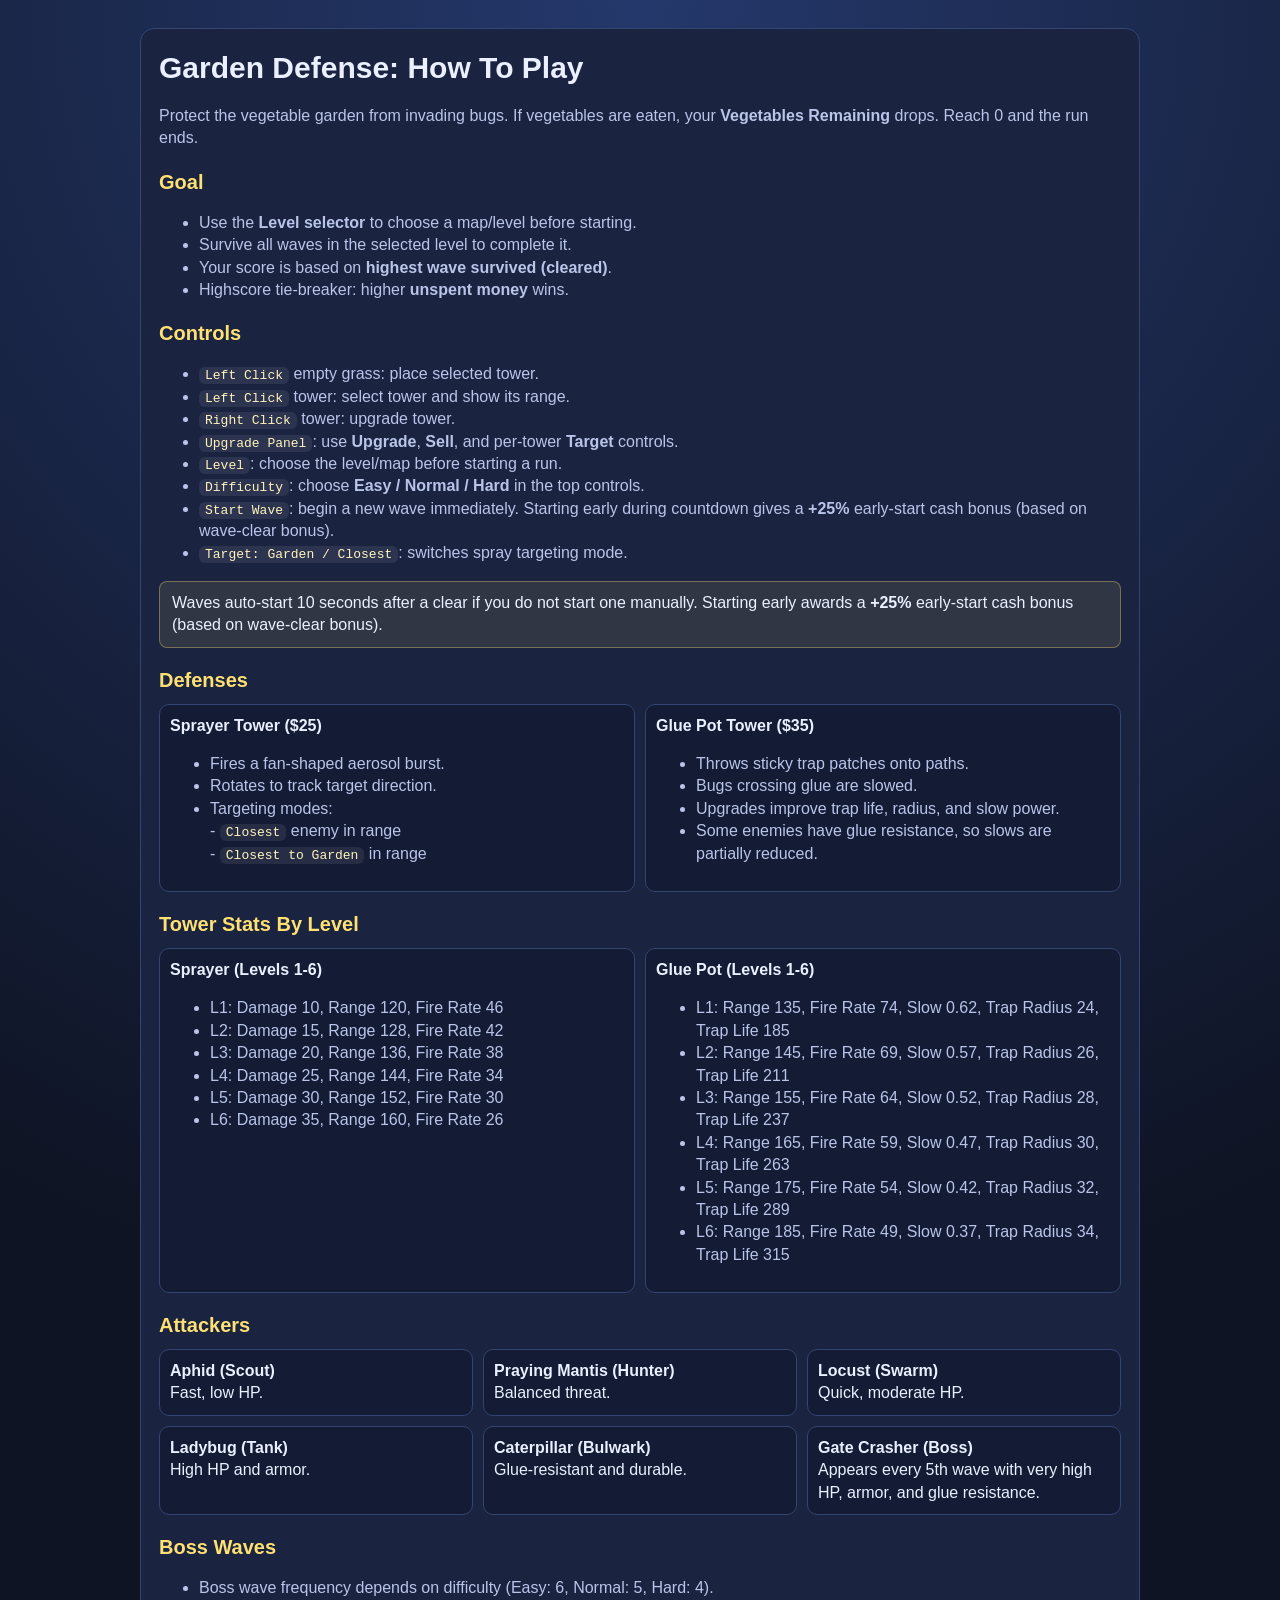
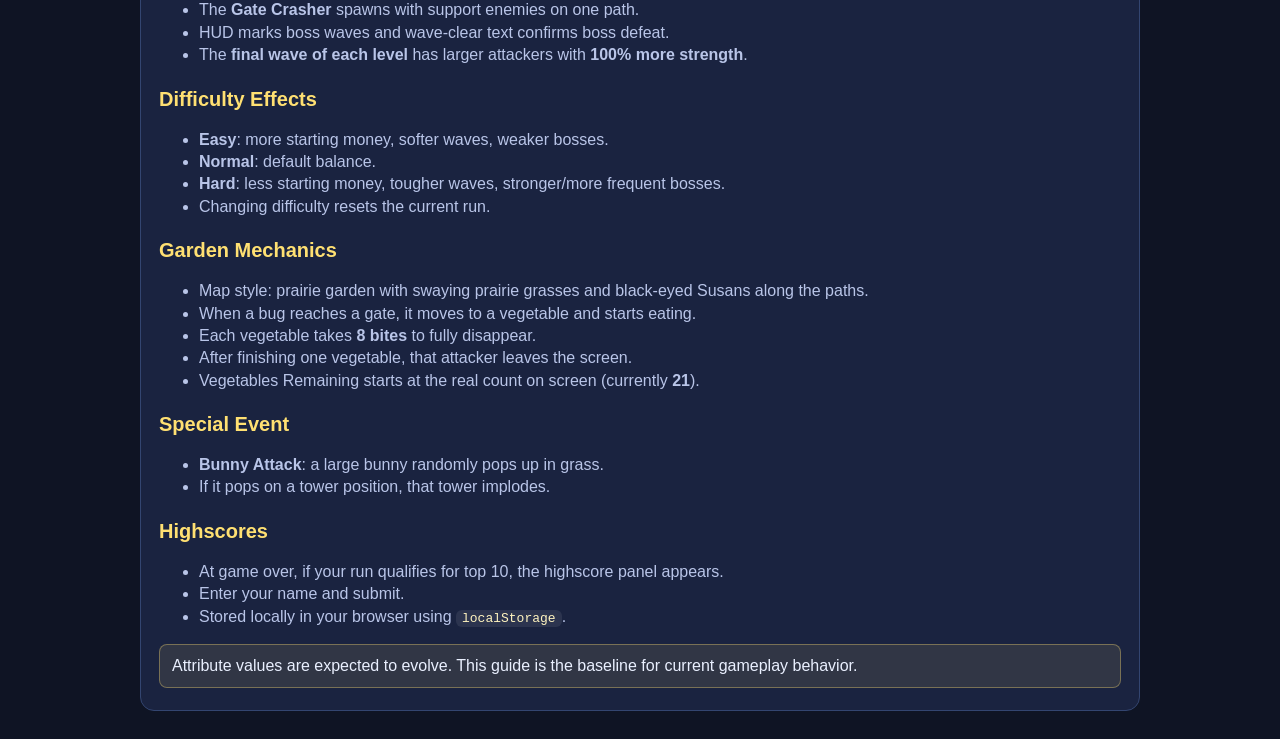
==== instructions.html @ 4c8d6281 "Initial Garden Guard publish-ready build" ====
<!DOCTYPE html>
<html lang="en">
<head>
  <meta charset="UTF-8" />
  <meta name="viewport" content="width=device-width, initial-scale=1.0" />
  <title>Garden Defense - How To Play</title>
  <style>
    :root {
      --bg: #0f1424;
      --panel: #1a2340;
      --ink: #eaf0ff;
      --muted: #b9c5e8;
      --line: #334570;
      --accent: #ffe072;
    }
    * { box-sizing: border-box; }
    body {
      margin: 0;
      background: radial-gradient(circle at top, #24386b, var(--bg) 55%);
      color: var(--ink);
      font-family: "Segoe UI", Tahoma, Geneva, Verdana, sans-serif;
      line-height: 1.4;
    }
    .wrap {
      width: min(1000px, 94vw);
      margin: 28px auto;
      background: var(--panel);
      border: 1px solid var(--line);
      border-radius: 14px;
      padding: 18px;
    }
    h1, h2 { margin: 0 0 10px; }
    h1 { font-size: 30px; }
    h2 { font-size: 20px; color: var(--accent); margin-top: 18px; }
    p, li { color: var(--muted); }
    .note {
      background: rgba(255, 224, 114, 0.1);
      border: 1px solid rgba(255, 224, 114, 0.35);
      border-radius: 8px;
      padding: 10px 12px;
      margin: 12px 0 4px;
    }
    .grid {
      display: grid;
      gap: 10px;
      grid-template-columns: repeat(auto-fit, minmax(240px, 1fr));
    }
    .card {
      border: 1px solid var(--line);
      border-radius: 10px;
      padding: 10px;
      background: rgba(12, 19, 40, 0.45);
    }
    code {
      background: rgba(255, 255, 255, 0.08);
      padding: 1px 6px;
      border-radius: 6px;
      color: #fff4bf;
    }
  </style>
</head>
<body>
  <div class="wrap">
    <h1>Garden Defense: How To Play</h1>
    <p>Protect the vegetable garden from invading bugs. If vegetables are eaten, your <strong>Vegetables Remaining</strong> drops. Reach 0 and the run ends.</p>

    <h2>Goal</h2>
    <ul>
      <li>Use the <strong>Level selector</strong> to choose a map/level before starting.</li>
      <li>Survive all waves in the selected level to complete it.</li>
      <li>Your score is based on <strong>highest wave survived (cleared)</strong>.</li>
      <li>Highscore tie-breaker: higher <strong>unspent money</strong> wins.</li>
    </ul>

    <h2>Controls</h2>
    <ul>
      <li><code>Left Click</code> empty grass: place selected tower.</li>
      <li><code>Left Click</code> tower: select tower and show its range.</li>
      <li><code>Right Click</code> tower: upgrade tower.</li>
      <li><code>Upgrade Panel</code>: use <strong>Upgrade</strong>, <strong>Sell</strong>, and per-tower <strong>Target</strong> controls.</li>
      <li><code>Level</code>: choose the level/map before starting a run.</li>
      <li><code>Difficulty</code>: choose <strong>Easy / Normal / Hard</strong> in the top controls.</li>
      <li><code>Start Wave</code>: begin a new wave immediately. Starting early during countdown gives a <strong>+25%</strong> early-start cash bonus (based on wave-clear bonus).</li>
      <li><code>Target: Garden / Closest</code>: switches spray targeting mode.</li>
    </ul>
    <div class="note">Waves auto-start 10 seconds after a clear if you do not start one manually. Starting early awards a <strong>+25%</strong> early-start cash bonus (based on wave-clear bonus).</div>

    <h2>Defenses</h2>
    <div class="grid">
      <div class="card">
        <strong>Sprayer Tower ($25)</strong>
        <ul>
          <li>Fires a fan-shaped aerosol burst.</li>
          <li>Rotates to track target direction.</li>
          <li>Targeting modes:
            <br />- <code>Closest</code> enemy in range
            <br />- <code>Closest to Garden</code> in range
          </li>
        </ul>
      </div>
      <div class="card">
        <strong>Glue Pot Tower ($35)</strong>
        <ul>
          <li>Throws sticky trap patches onto paths.</li>
          <li>Bugs crossing glue are slowed.</li>
          <li>Upgrades improve trap life, radius, and slow power.</li>
          <li>Some enemies have glue resistance, so slows are partially reduced.</li>
        </ul>
      </div>
    </div>

    <h2>Tower Stats By Level</h2>
    <div class="grid">
      <div class="card">
        <strong>Sprayer (Levels 1-6)</strong>
        <ul>
          <li>L1: Damage 10, Range 120, Fire Rate 46</li>
          <li>L2: Damage 15, Range 128, Fire Rate 42</li>
          <li>L3: Damage 20, Range 136, Fire Rate 38</li>
          <li>L4: Damage 25, Range 144, Fire Rate 34</li>
          <li>L5: Damage 30, Range 152, Fire Rate 30</li>
          <li>L6: Damage 35, Range 160, Fire Rate 26</li>
        </ul>
      </div>
      <div class="card">
        <strong>Glue Pot (Levels 1-6)</strong>
        <ul>
          <li>L1: Range 135, Fire Rate 74, Slow 0.62, Trap Radius 24, Trap Life 185</li>
          <li>L2: Range 145, Fire Rate 69, Slow 0.57, Trap Radius 26, Trap Life 211</li>
          <li>L3: Range 155, Fire Rate 64, Slow 0.52, Trap Radius 28, Trap Life 237</li>
          <li>L4: Range 165, Fire Rate 59, Slow 0.47, Trap Radius 30, Trap Life 263</li>
          <li>L5: Range 175, Fire Rate 54, Slow 0.42, Trap Radius 32, Trap Life 289</li>
          <li>L6: Range 185, Fire Rate 49, Slow 0.37, Trap Radius 34, Trap Life 315</li>
        </ul>
      </div>
    </div>

    <h2>Attackers</h2>
    <div class="grid">
      <div class="card"><strong>Aphid (Scout)</strong><br />Fast, low HP.</div>
      <div class="card"><strong>Praying Mantis (Hunter)</strong><br />Balanced threat.</div>
      <div class="card"><strong>Locust (Swarm)</strong><br />Quick, moderate HP.</div>
      <div class="card"><strong>Ladybug (Tank)</strong><br />High HP and armor.</div>
      <div class="card"><strong>Caterpillar (Bulwark)</strong><br />Glue-resistant and durable.</div>
      <div class="card"><strong>Gate Crasher (Boss)</strong><br />Appears every 5th wave with very high HP, armor, and glue resistance.</div>
    </div>

    <h2>Boss Waves</h2>
    <ul>
      <li>Boss wave frequency depends on difficulty (Easy: 6, Normal: 5, Hard: 4).</li>
      <li>The <strong>Gate Crasher</strong> spawns with support enemies on one path.</li>
      <li>HUD marks boss waves and wave-clear text confirms boss defeat.</li>
      <li>The <strong>final wave of each level</strong> has larger attackers with <strong>100% more strength</strong>.</li>
    </ul>

    <h2>Difficulty Effects</h2>
    <ul>
      <li><strong>Easy</strong>: more starting money, softer waves, weaker bosses.</li>
      <li><strong>Normal</strong>: default balance.</li>
      <li><strong>Hard</strong>: less starting money, tougher waves, stronger/more frequent bosses.</li>
      <li>Changing difficulty resets the current run.</li>
    </ul>

    <h2>Garden Mechanics</h2>
    <ul>
      <li>Map style: prairie garden with swaying prairie grasses and black-eyed Susans along the paths.</li>
      <li>When a bug reaches a gate, it moves to a vegetable and starts eating.</li>
      <li>Each vegetable takes <strong>8 bites</strong> to fully disappear.</li>
      <li>After finishing one vegetable, that attacker leaves the screen.</li>
      <li>Vegetables Remaining starts at the real count on screen (currently <strong>21</strong>).</li>
    </ul>

    <h2>Special Event</h2>
    <ul>
      <li><strong>Bunny Attack</strong>: a large bunny randomly pops up in grass.</li>
      <li>If it pops on a tower position, that tower implodes.</li>
    </ul>

    <h2>Highscores</h2>
    <ul>
      <li>At game over, if your run qualifies for top 10, the highscore panel appears.</li>
      <li>Enter your name and submit.</li>
      <li>Stored locally in your browser using <code>localStorage</code>.</li>
    </ul>

    <div class="note">Attribute values are expected to evolve. This guide is the baseline for current gameplay behavior.</div>
  </div>
</body>
</html>
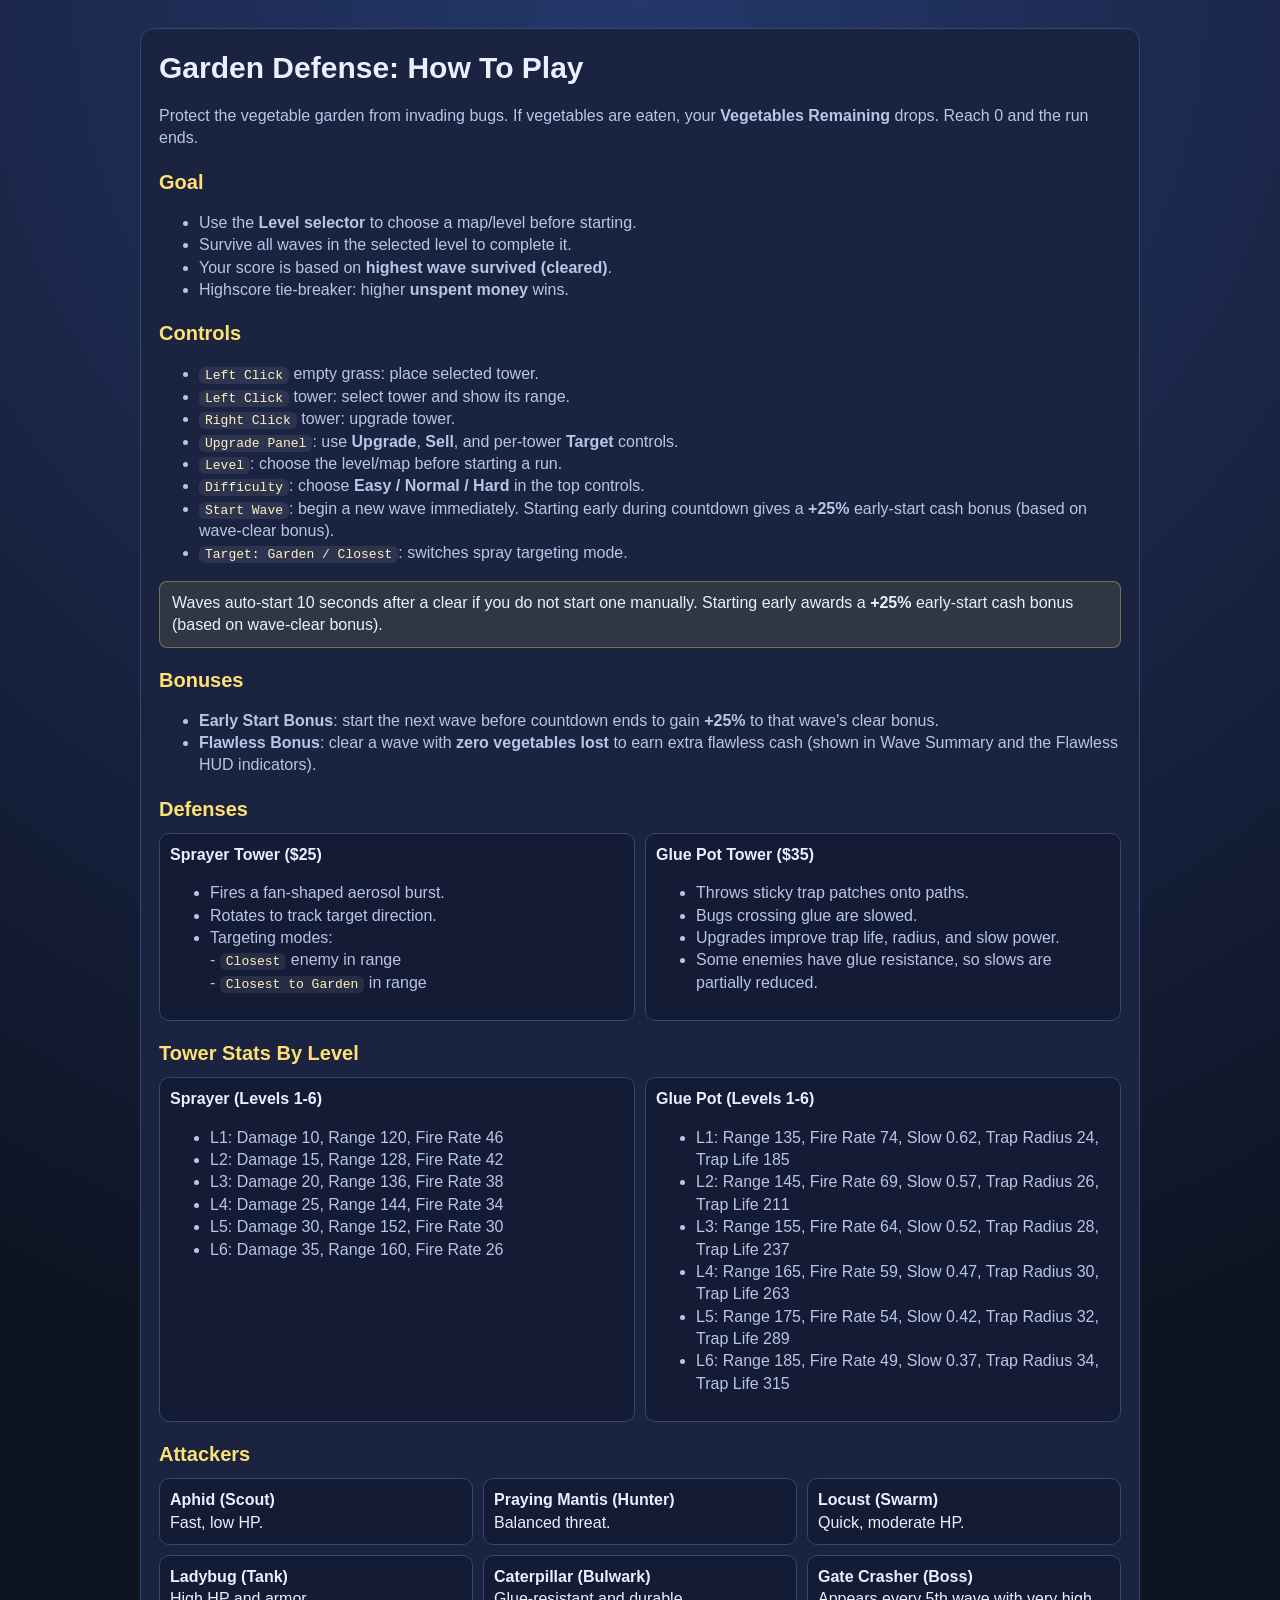
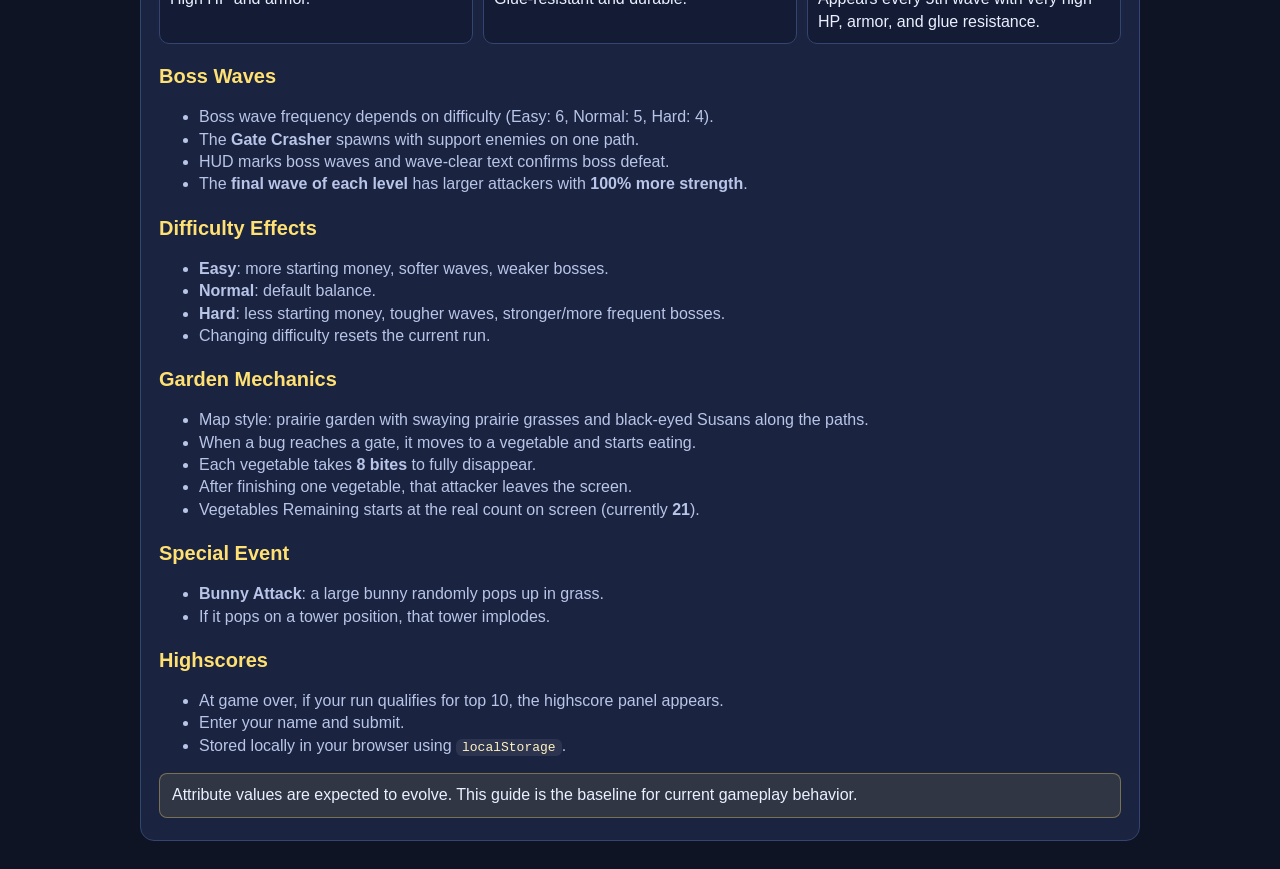
==== commit 285dac4f: "tower sales improvement" ====
--- a/instructions.html
+++ b/instructions.html
@@ -84,6 +84,12 @@
       <li><code>Target: Garden / Closest</code>: switches spray targeting mode.</li>
     </ul>
     <div class="note">Waves auto-start 10 seconds after a clear if you do not start one manually. Starting early awards a <strong>+25%</strong> early-start cash bonus (based on wave-clear bonus).</div>
+
+    <h2>Bonuses</h2>
+    <ul>
+      <li><strong>Early Start Bonus</strong>: start the next wave before countdown ends to gain <strong>+25%</strong> to that wave's clear bonus.</li>
+      <li><strong>Flawless Bonus</strong>: clear a wave with <strong>zero vegetables lost</strong> to earn extra flawless cash (shown in Wave Summary and the Flawless HUD indicators).</li>
+    </ul>
 
     <h2>Defenses</h2>
     <div class="grid">
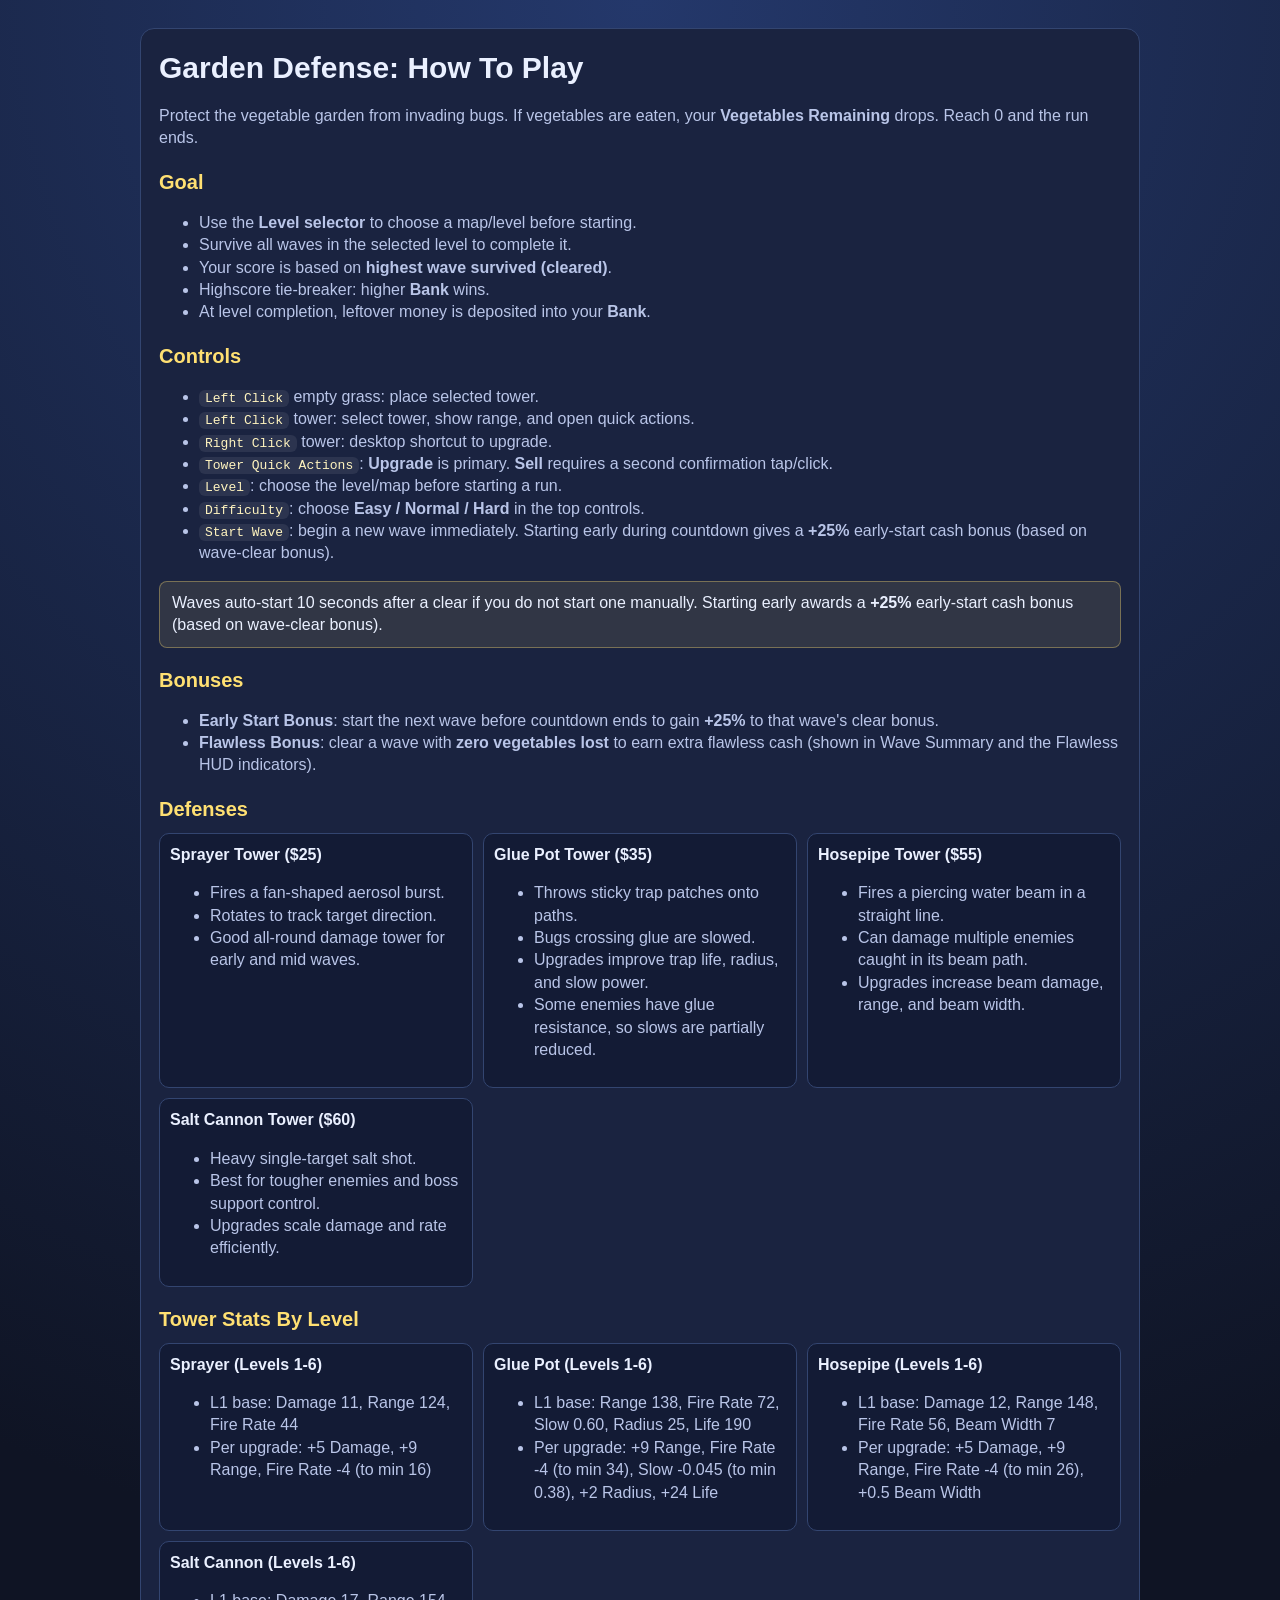
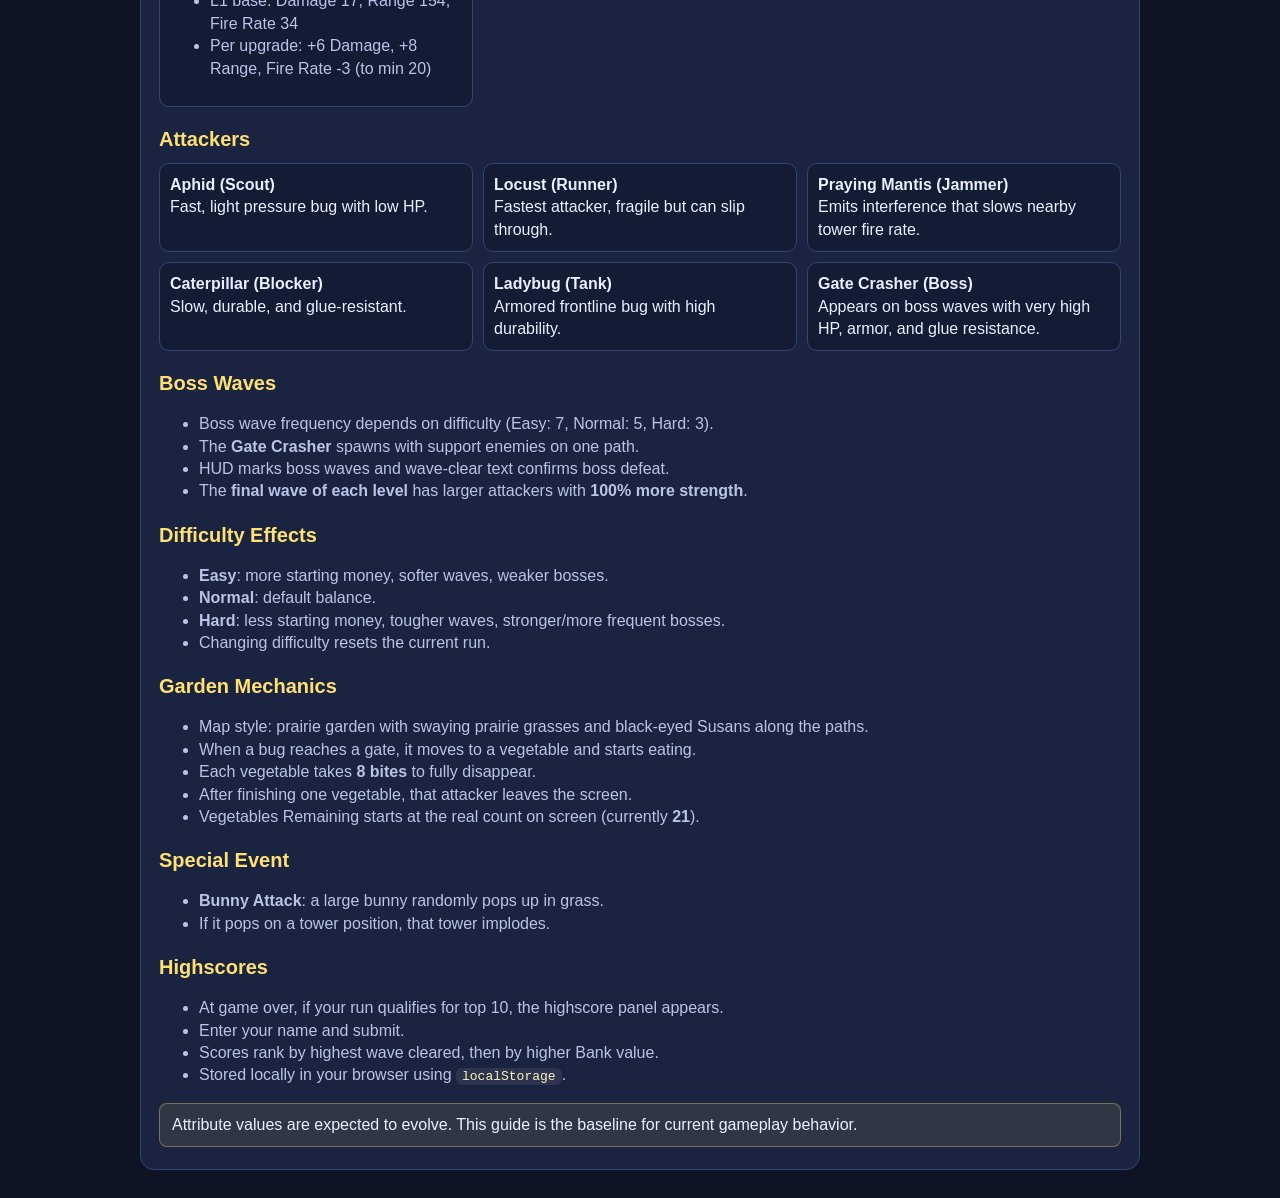
==== commit 33736eee: "add smoke" ====
--- a/instructions.html
+++ b/instructions.html
@@ -69,19 +69,19 @@
       <li>Use the <strong>Level selector</strong> to choose a map/level before starting.</li>
       <li>Survive all waves in the selected level to complete it.</li>
       <li>Your score is based on <strong>highest wave survived (cleared)</strong>.</li>
-      <li>Highscore tie-breaker: higher <strong>unspent money</strong> wins.</li>
+      <li>Highscore tie-breaker: higher <strong>Bank</strong> wins.</li>
+      <li>At level completion, leftover money is deposited into your <strong>Bank</strong>.</li>
     </ul>
 
     <h2>Controls</h2>
     <ul>
       <li><code>Left Click</code> empty grass: place selected tower.</li>
-      <li><code>Left Click</code> tower: select tower and show its range.</li>
-      <li><code>Right Click</code> tower: upgrade tower.</li>
-      <li><code>Upgrade Panel</code>: use <strong>Upgrade</strong>, <strong>Sell</strong>, and per-tower <strong>Target</strong> controls.</li>
+      <li><code>Left Click</code> tower: select tower, show range, and open quick actions.</li>
+      <li><code>Right Click</code> tower: desktop shortcut to upgrade.</li>
+      <li><code>Tower Quick Actions</code>: <strong>Upgrade</strong> is primary. <strong>Sell</strong> requires a second confirmation tap/click.</li>
       <li><code>Level</code>: choose the level/map before starting a run.</li>
       <li><code>Difficulty</code>: choose <strong>Easy / Normal / Hard</strong> in the top controls.</li>
       <li><code>Start Wave</code>: begin a new wave immediately. Starting early during countdown gives a <strong>+25%</strong> early-start cash bonus (based on wave-clear bonus).</li>
-      <li><code>Target: Garden / Closest</code>: switches spray targeting mode.</li>
     </ul>
     <div class="note">Waves auto-start 10 seconds after a clear if you do not start one manually. Starting early awards a <strong>+25%</strong> early-start cash bonus (based on wave-clear bonus).</div>
 
@@ -98,10 +98,7 @@
         <ul>
           <li>Fires a fan-shaped aerosol burst.</li>
           <li>Rotates to track target direction.</li>
-          <li>Targeting modes:
-            <br />- <code>Closest</code> enemy in range
-            <br />- <code>Closest to Garden</code> in range
-          </li>
+          <li>Good all-round damage tower for early and mid waves.</li>
         </ul>
       </div>
       <div class="card">
@@ -113,6 +110,22 @@
           <li>Some enemies have glue resistance, so slows are partially reduced.</li>
         </ul>
       </div>
+      <div class="card">
+        <strong>Hosepipe Tower ($55)</strong>
+        <ul>
+          <li>Fires a piercing water beam in a straight line.</li>
+          <li>Can damage multiple enemies caught in its beam path.</li>
+          <li>Upgrades increase beam damage, range, and beam width.</li>
+        </ul>
+      </div>
+      <div class="card">
+        <strong>Salt Cannon Tower ($60)</strong>
+        <ul>
+          <li>Heavy single-target salt shot.</li>
+          <li>Best for tougher enemies and boss support control.</li>
+          <li>Upgrades scale damage and rate efficiently.</li>
+        </ul>
+      </div>
     </div>
 
     <h2>Tower Stats By Level</h2>
@@ -120,40 +133,46 @@
       <div class="card">
         <strong>Sprayer (Levels 1-6)</strong>
         <ul>
-          <li>L1: Damage 10, Range 120, Fire Rate 46</li>
-          <li>L2: Damage 15, Range 128, Fire Rate 42</li>
-          <li>L3: Damage 20, Range 136, Fire Rate 38</li>
-          <li>L4: Damage 25, Range 144, Fire Rate 34</li>
-          <li>L5: Damage 30, Range 152, Fire Rate 30</li>
-          <li>L6: Damage 35, Range 160, Fire Rate 26</li>
+          <li>L1 base: Damage 11, Range 124, Fire Rate 44</li>
+          <li>Per upgrade: +5 Damage, +9 Range, Fire Rate -4 (to min 16)</li>
         </ul>
       </div>
       <div class="card">
         <strong>Glue Pot (Levels 1-6)</strong>
         <ul>
-          <li>L1: Range 135, Fire Rate 74, Slow 0.62, Trap Radius 24, Trap Life 185</li>
-          <li>L2: Range 145, Fire Rate 69, Slow 0.57, Trap Radius 26, Trap Life 211</li>
-          <li>L3: Range 155, Fire Rate 64, Slow 0.52, Trap Radius 28, Trap Life 237</li>
-          <li>L4: Range 165, Fire Rate 59, Slow 0.47, Trap Radius 30, Trap Life 263</li>
-          <li>L5: Range 175, Fire Rate 54, Slow 0.42, Trap Radius 32, Trap Life 289</li>
-          <li>L6: Range 185, Fire Rate 49, Slow 0.37, Trap Radius 34, Trap Life 315</li>
+          <li>L1 base: Range 138, Fire Rate 72, Slow 0.60, Radius 25, Life 190</li>
+          <li>Per upgrade: +9 Range, Fire Rate -4 (to min 34), Slow -0.045 (to min 0.38), +2 Radius, +24 Life</li>
+        </ul>
+      </div>
+      <div class="card">
+        <strong>Hosepipe (Levels 1-6)</strong>
+        <ul>
+          <li>L1 base: Damage 12, Range 148, Fire Rate 56, Beam Width 7</li>
+          <li>Per upgrade: +5 Damage, +9 Range, Fire Rate -4 (to min 26), +0.5 Beam Width</li>
+        </ul>
+      </div>
+      <div class="card">
+        <strong>Salt Cannon (Levels 1-6)</strong>
+        <ul>
+          <li>L1 base: Damage 17, Range 154, Fire Rate 34</li>
+          <li>Per upgrade: +6 Damage, +8 Range, Fire Rate -3 (to min 20)</li>
         </ul>
       </div>
     </div>
 
     <h2>Attackers</h2>
     <div class="grid">
-      <div class="card"><strong>Aphid (Scout)</strong><br />Fast, low HP.</div>
-      <div class="card"><strong>Praying Mantis (Hunter)</strong><br />Balanced threat.</div>
-      <div class="card"><strong>Locust (Swarm)</strong><br />Quick, moderate HP.</div>
-      <div class="card"><strong>Ladybug (Tank)</strong><br />High HP and armor.</div>
-      <div class="card"><strong>Caterpillar (Bulwark)</strong><br />Glue-resistant and durable.</div>
-      <div class="card"><strong>Gate Crasher (Boss)</strong><br />Appears every 5th wave with very high HP, armor, and glue resistance.</div>
+      <div class="card"><strong>Aphid (Scout)</strong><br />Fast, light pressure bug with low HP.</div>
+      <div class="card"><strong>Locust (Runner)</strong><br />Fastest attacker, fragile but can slip through.</div>
+      <div class="card"><strong>Praying Mantis (Jammer)</strong><br />Emits interference that slows nearby tower fire rate.</div>
+      <div class="card"><strong>Caterpillar (Blocker)</strong><br />Slow, durable, and glue-resistant.</div>
+      <div class="card"><strong>Ladybug (Tank)</strong><br />Armored frontline bug with high durability.</div>
+      <div class="card"><strong>Gate Crasher (Boss)</strong><br />Appears on boss waves with very high HP, armor, and glue resistance.</div>
     </div>
 
     <h2>Boss Waves</h2>
     <ul>
-      <li>Boss wave frequency depends on difficulty (Easy: 6, Normal: 5, Hard: 4).</li>
+      <li>Boss wave frequency depends on difficulty (Easy: 7, Normal: 5, Hard: 3).</li>
       <li>The <strong>Gate Crasher</strong> spawns with support enemies on one path.</li>
       <li>HUD marks boss waves and wave-clear text confirms boss defeat.</li>
       <li>The <strong>final wave of each level</strong> has larger attackers with <strong>100% more strength</strong>.</li>
@@ -186,6 +205,7 @@
     <ul>
       <li>At game over, if your run qualifies for top 10, the highscore panel appears.</li>
       <li>Enter your name and submit.</li>
+      <li>Scores rank by highest wave cleared, then by higher Bank value.</li>
       <li>Stored locally in your browser using <code>localStorage</code>.</li>
     </ul>
 
